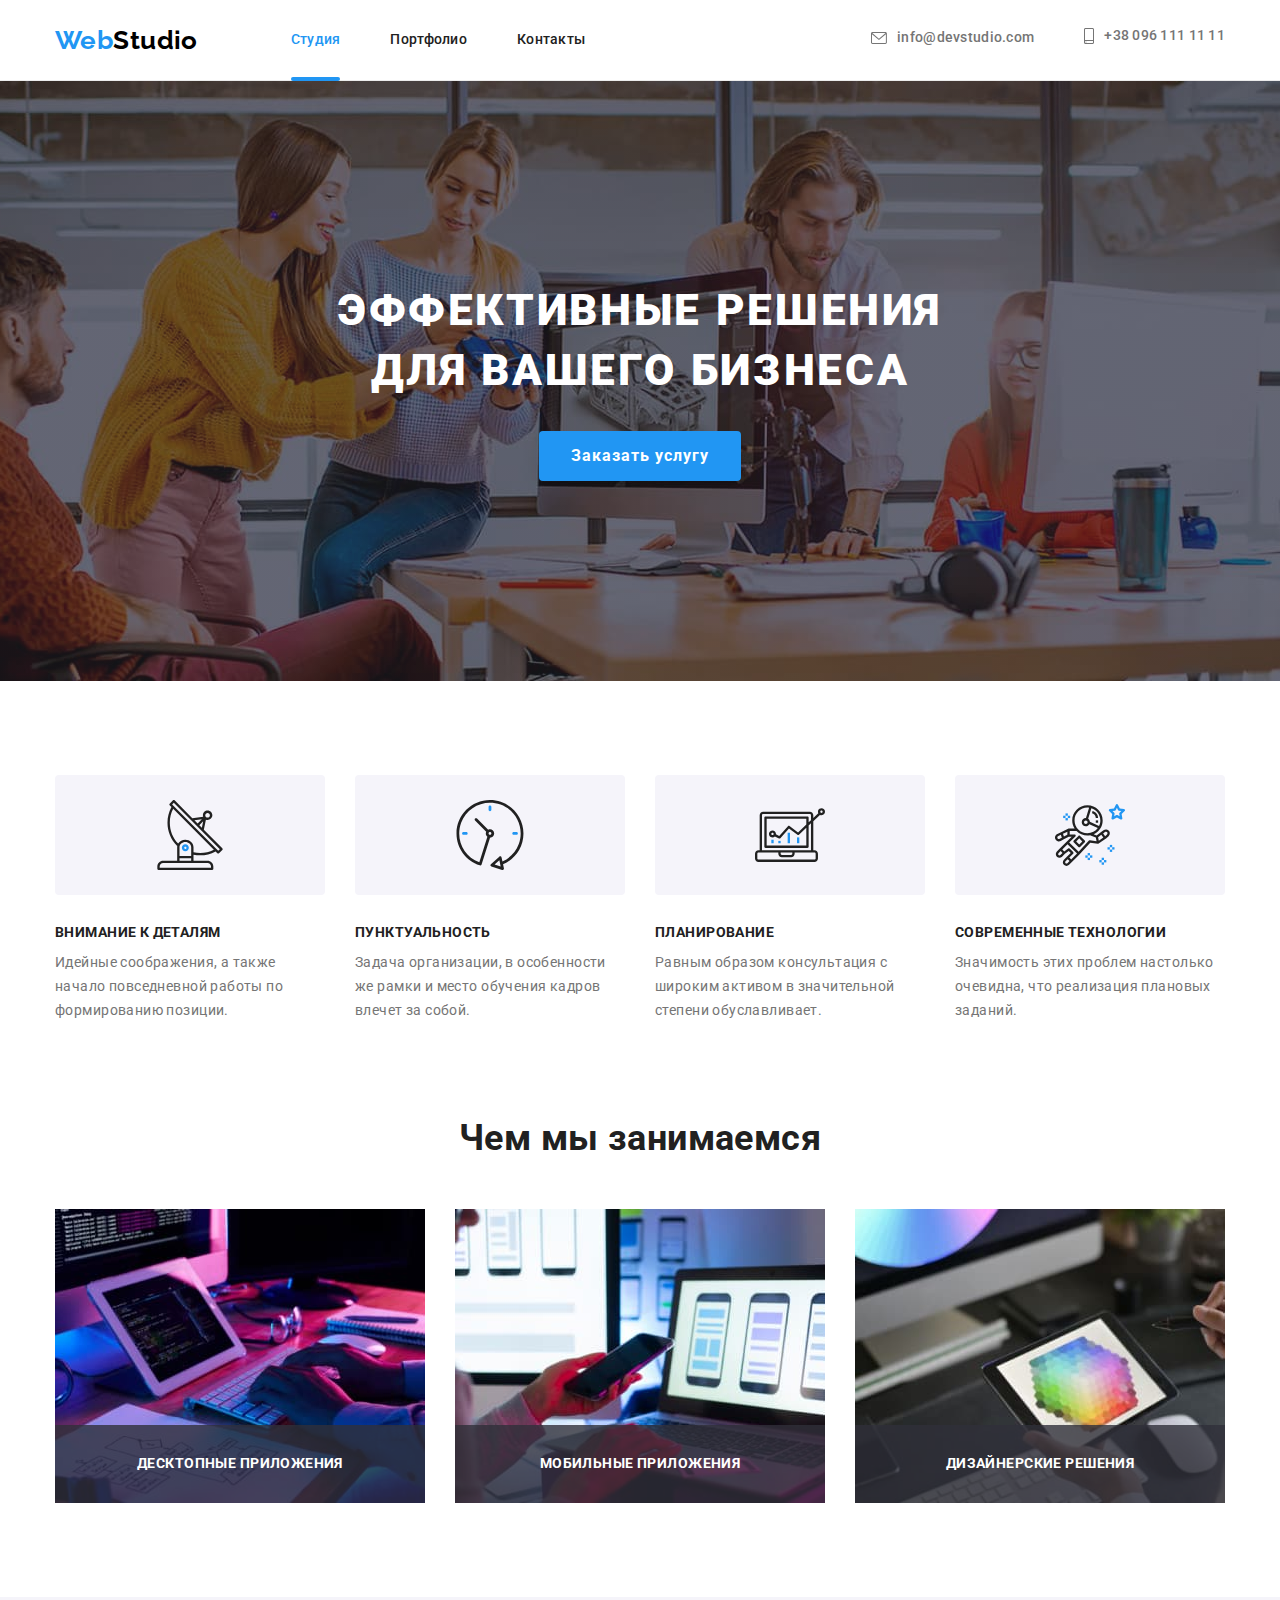
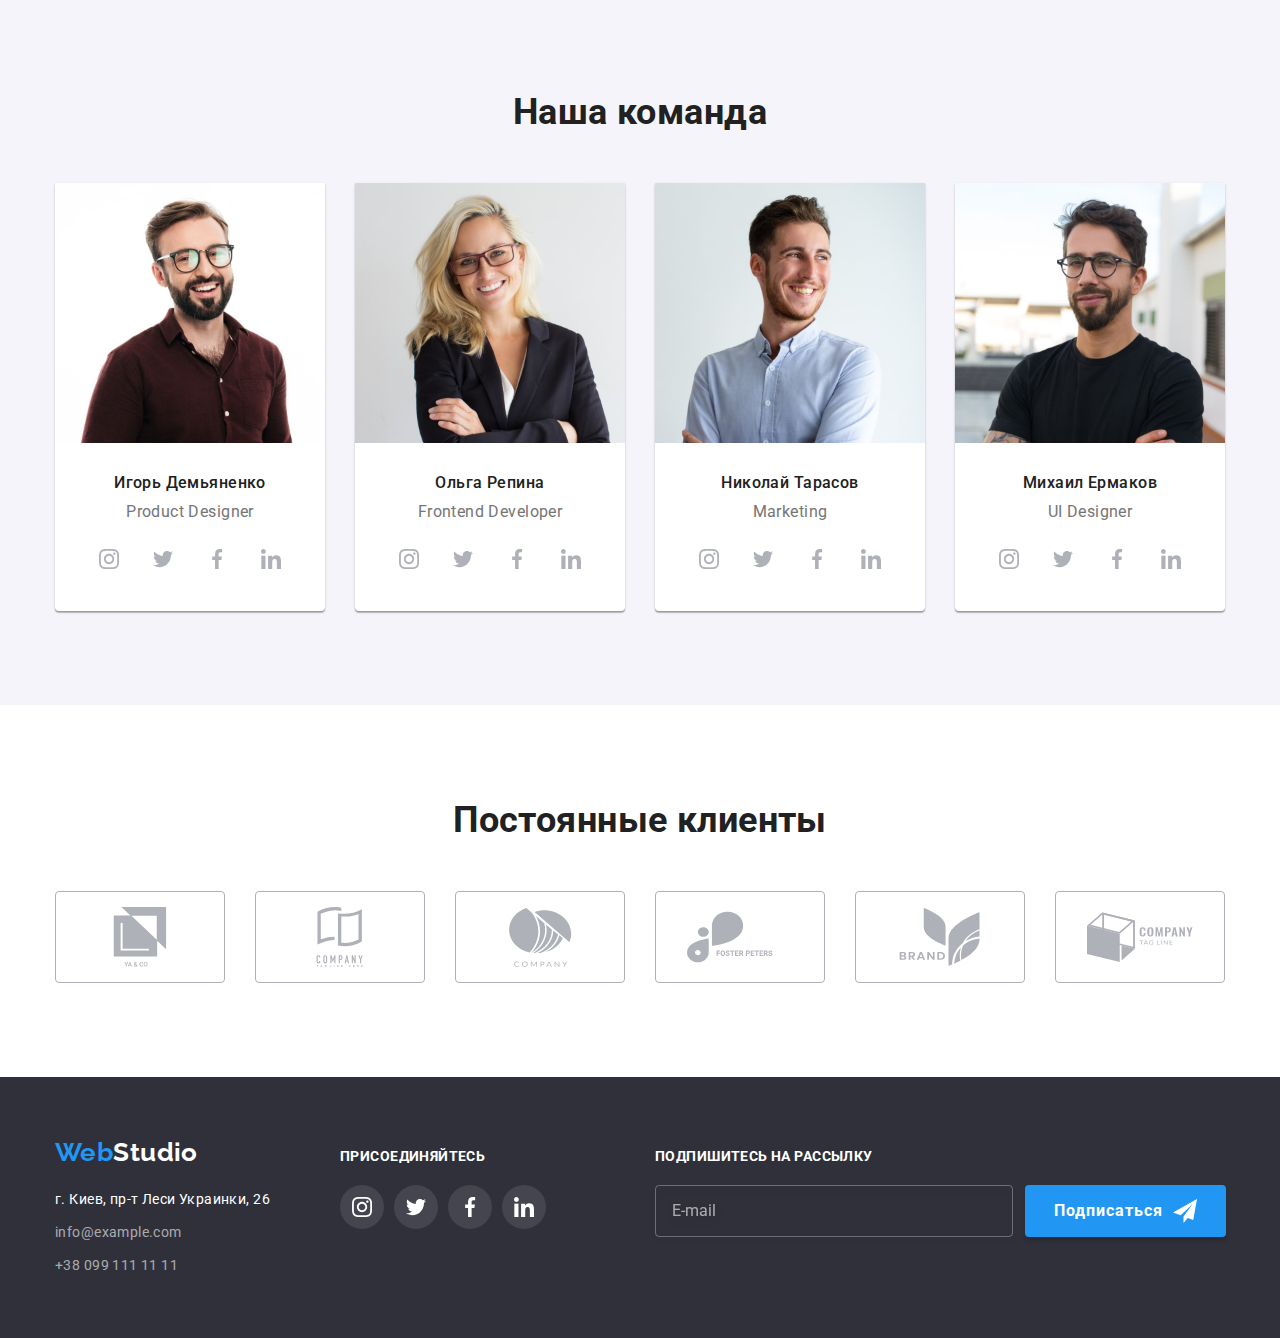
==== index.html @ 4ba7d8ba "Разметка и оформление форм" ====
<!DOCTYPE html>
<html lang="ru">

<head>
    <meta charset="UTF-8">
    <meta http-equiv="X-UA-Compatible" content="IE=edge">
    <meta name="viewport" content="width=device-width, initial-scale=1.0">
    <title lang="en">WebStudio</title>
    <link rel="preconnect" href="https://fonts.gstatic.com">
    <link
        href="https://fonts.googleapis.com/css2?family=Raleway:wght@700&family=Roboto:wght@400;500;700;900&display=swap"
        rel="stylesheet">
    <link rel="stylesheet" href="./css/modern-normalize.css">
    <link rel="stylesheet" href="./css/styles.css">
</head>

<body>
    <!--Шапка-->
    <header class="page-header">
        <div class="container">
            <div class="container-nav">
                <nav class="main-nav">
                    
                        <a href="./index.html" class="logo" lang="en">Web<span class="text">Studio</span></a>
                    
                    <ul class="site-nav list">
                        <li class="item"><a href="./index.html" class="link current">Студия</a></li>
                        <li class="item"><a href="./portfolio.html" class="link">Портфолио</a></li>
                        <li class="item"><a href="" class="link">Контакты</a></li>
                    </ul>
                </nav>
                <ul class="auth-nav list">
                    <li class="item">
                    <a href="mailto:info@devstudio.com" class="link">
                        <svg class="mail-icon" width="16px" height="12px">
                        <use href="./images/icons.svg#envelope">
                        </use>
                    </svg>info@devstudio.com</a></li>
                    <li class="item"><a href="tel:+380961111111" class="link">
                        <svg class="tel-icon" width="10px" height="16px">
                        <use href="./images/icons.svg#smartphone">
                        </use>
                    </svg>+38 096 111 11 11</a></li>
                </ul>
            </div>
        </div>
    </header>
    <main>
        <div>
            <!--Герой-->
            <section class="hero">
                <h1 class="hero-title">Эффективные решения для вашего бизнеса</h1>
                <button data-modal-open type="button" class="button primary">Заказать услугу</button>
            </section>
        </div>
        <!--Особенности-->
        <div class="features">
        <section class="section">
            <div class="container">
            <h2 class="visually-hidden">Особенности</h2>
                <ul class="list-features">
                    <li class="item">
                        <div  class="feature-icon">
                        <svg width="70px" height="70px"><use href="./images/icons.svg#antenna"></use></svg></div>
                        <h3 class="title">Внимание к деталям</h3>
                        <p>Идейные соображения, а также начало повседневной работы по формированию позиции.</p>
                    </li>
                    <li class="item">
                        <div class="feature-icon">
                            <svg width="70px" height="70px">
                                <use href="./images/icons.svg#clock"></use>
                            </svg>
                        </div>
                        <h3 class="title">Пунктуальность</h3>
                        <p>Задача организации, в особенности же рамки и место обучения кадров влечет за собой.</p>
                    </li>
                    <li class="item">
                        <div class="feature-icon">
                            <svg width="70px" height="70px">
                                <use href="./images/icons.svg#diagram"></use>
                            </svg>
                        </div>
                        <h3 class="title">Планирование</h3>
                        <p>Равным образом консультация с широким активом в значительной степени обуславливает.</p>
                    </li>
                    <li class="item">
                        <div class="feature-icon">
                            <svg width="70px" height="70px">
                                <use href="./images/icons.svg#astronaut"></use>
                            </svg>
                        </div>
                        <h3 class="title">Современные технологии</h3>
                        <p>Значимость этих проблем настолько очевидна, что реализация плановых заданий.</p>
                    </li>
                </ul>
            </div>
        </section>
        </div>
        <!--Чем занимаемся-->
        <section class="section">
            <div class="work">
            <div class="container">
            <h2 class="title caption">Чем мы занимаемся</h2>
            <ul class="list">
                <li class="item"><img src="./images/box1.jpg" alt="картинка1" width="370" height="294"><p class="work-item-text">Десктопные приложения</p></li>
                <li class="item"><img src="./images/box2.jpg" alt="картинка2" width="370" height="294"><p class="work-item-text">Мобильные приложения</p></li>
                <li class="item"><img src="./images/box3.jpg" alt="картинка3" width="370" height="294"><p class="work-item-text">Дизайнерские решения</p></li>
            </ul>
            </div>
            </div>
        </section>
        <!--Наша команда-->
        <section class="section  workers">
            <div class="container">
            <h2 class="title caption">Наша команда</h2>
            <ul class="section-item list">
                <li class="item-workers">
                    <img class="workers-img" src="./images/img1.jpg" alt="Игорь Демьяненко" width="270" height="260">
                    <div class="item-workers-desc">
                    <h3 class="title">Игорь Демьяненко</h3>
                    <p lang="en" class="profession">Product Designer</p>
                    <div>
                        <ul class="social list">
                        <li class="social-icon-list">
                            <a class="social-icon" href=""><svg class="social-icon-icon" width="20" height="20">
                                <use href="./images/icons.svg#instagram"></use></svg></a></li>
                        <li class="social-icon-list">
                            <a class="social-icon" href=""><svg class="social-icon-icon" width="20" height="20">
                                <use href="./images/icons.svg#twitter"></use>
                        </svg></a></li>
                        <li class="social-icon-list">
                            <a class="social-icon" href=""><svg class="social-icon-icon" width="20" height="20">
                                    <use href="./images/icons.svg#facebook"></use>
                                </svg></a>
                        </li>
                        <li class="social-icon-list">
                            <a class="social-icon" href=""><svg class="social-icon-icon" width="20" height="20">
                                    <use href="./images/icons.svg#linkedin"></use>
                                </svg></a>
                        </li>
                        </ul>
                    </div>
                    </div>
                </li>
                <li  class="item-workers">
                    <img class="workers-img" src="./images/img2.jpg" alt="Ольга Репина" width="270" height="260">
                    <div class="item-workers-desc">
                    <h3 class="title">Ольга Репина</h3>
                    <p lang="en" class="profession">Frontend Developer</p>
                    <div>
                        <ul class="social list">
                            <li class="social-icon-list">
                                <a class="social-icon" href=""><svg class="social-icon-icon" width="20" height="20">
                                        <use href="./images/icons.svg#instagram"></use>
                                    </svg></a>
                            </li>
                            <li class="social-icon-list">
                                <a class="social-icon" href=""><svg class="social-icon-icon" width="20" height="20">
                                        <use href="./images/icons.svg#twitter"></use>
                                    </svg></a>
                            </li>
                            <li class="social-icon-list">
                                <a class="social-icon" href=""><svg class="social-icon-icon" width="20" height="20">
                                        <use href="./images/icons.svg#facebook"></use>
                                    </svg></a>
                            </li>
                            <li class="social-icon-list">
                                <a class="social-icon" href=""><svg class="social-icon-icon" width="20" height="20">
                                        <use href="./images/icons.svg#linkedin"></use>
                                    </svg></a>
                            </li>
                        </ul>
                    </div>
                    </div>
                </li>
                <li  class="item-workers">
                    <img class="workers-img" src="./images/img3.jpg" alt="Николай Тарасов" width="270" height="260">
                    <div class="item-workers-desc">
                    <h3 class="title">Николай Тарасов</h3>
                    <p lang="en" class="profession">Marketing</p>
                    <div>
                        <ul class="social list">
                            <li class="social-icon-list">
                                <a class="social-icon" href=""><svg class="social-icon-icon" width="20" height="20">
                                        <use href="./images/icons.svg#instagram"></use>
                                    </svg></a>
                            </li>
                            <li class="social-icon-list">
                                <a class="social-icon" href=""><svg class="social-icon-icon" width="20" height="20">
                                        <use href="./images/icons.svg#twitter"></use>
                                    </svg></a>
                            </li>
                            <li class="social-icon-list">
                                <a class="social-icon" href=""><svg class="social-icon-icon" width="20" height="20">
                                        <use href="./images/icons.svg#facebook"></use>
                                    </svg></a>
                            </li>
                            <li class="social-icon-list">
                                <a class="social-icon" href=""><svg class="social-icon-icon" width="20" height="20">
                                        <use href="./images/icons.svg#linkedin"></use>
                                    </svg></a>
                            </li>
                        </ul>
                    </div>
                    </div>
                </li>
                <li  class="item-workers">
                    <img class="workers-img" src="./images/img4.jpg" alt="Михаил Ермаков" width="270" height="260">
                    <div class="item-workers-desc">
                    <h3 class="title">Михаил Ермаков</h3>
                    <p lang="en" class="profession">UI Designer</p>
                    <div>
                        <ul class="social list">
                            <li class="social-icon-list">
                                <a class="social-icon" href=""><svg class="social-icon-icon" width="20" height="20">
                                        <use href="./images/icons.svg#instagram"></use>
                                    </svg></a>
                            </li>
                            <li class="social-icon-list">
                                <a class="social-icon" href=""><svg class="social-icon-icon" width="20" height="20">
                                        <use href="./images/icons.svg#twitter"></use>
                                    </svg></a>
                            </li>
                            <li class="social-icon-list">
                                <a class="social-icon" href=""><svg class="social-icon-icon" width="20" height="20">
                                        <use href="./images/icons.svg#facebook"></use>
                                    </svg></a>
                            </li>
                            <li class="social-icon-list">
                                <a class="social-icon" href=""><svg class="social-icon-icon" width="20" height="20">
                                        <use href="./images/icons.svg#linkedin"></use>
                                    </svg></a>
                            </li>
                        </ul>
                    </div>
                    </div>
                </li>
            </ul>
            </div>
        </section>
        <!--Постоянные клиенты-->
        <section class="section client">
            <div class="container">
                <h2 class="title caption">Постоянные клиенты</h2>
                <ul class="client list">
                    <li class="client-icon-list">
                        <a class="client-icon" href="">
                        <svg width="106" height="60">
                        <use href="./images/icons.svg#group1"></use></svg></a></li>
                    
                    <li class="client-icon-list">
                        <a class="client-icon" href="">
                            <svg  width="106" height="60">
                                <use href="./images/icons.svg#group2"></use>
                            </svg></a>
                    </li>
                    <li class="client-icon-list">
                        <a class="client-icon" href="">
                            <svg  width="106" height="60">
                                <use href="./images/icons.svg#group3"></use>
                            </svg></a>
                    </li>
                    <li class="client-icon-list">
                        <a class="client-icon" href="">
                            <svg  width="106" height="60">
                                <use href="./images/icons.svg#group4"></use>
                            </svg></a>
                    </li>
                    <li class="client-icon-list">
                        <a class="client-icon" href="">
                            <svg  width="106" height="60">
                                <use href="./images/icons.svg#group5"></use>
                            </svg></a>
                    </li>
                    <li class="client-icon-list">
                        <a class="client-icon" href="">
                            <svg  width="106" height="60">
                                <use href="./images/icons.svg#group6"></use>
                            </svg></a>
                    </li>
                </ul>
            </div>
        </section>
    </main>
    <footer class="footer">
        <div class="container">
        <div class="footer-list">
            <div class="footer-address">
        <a href="./index.html" class="logo" lang="en">Web<span class="text">Studio</span></a>
        <address class="contact">
            <span class="address">г. Киев, пр-т Леси Украинки, 26</span>
            <a href="mailto:info@example.com" class="items">info@example.com</a>
            <a href="tel:+380991111111" class="items">+38 099 111 11 11</a>
        </address>
            </div>
        <div class="footer-social-link">
            <h2 class="footer-title">Присоединяйтесь</h2>
            <ul class="footer-social-icon-list">
                <li class="social-icon-list"><a class="footer-social-icon" href=""><svg class="footer-social-icon-icon" width="20" height="20">
                            <use href="./images/icons.svg#instagram"></use>
                        </svg></a></li>
                <li class="social-icon-list"><a class="footer-social-icon" href=""><svg class="footer-social-icon-icon" width="20" height="20">
                        <use href="./images/icons.svg#twitter"></use>
                    </svg></a></li>
                <li class="social-icon-list"><a class="footer-social-icon" href=""><svg class="footer-social-icon-icon" width="20" height="20">
                        <use href="./images/icons.svg#facebook"></use>
                    </svg></a></li>
                <li class="social-icon-list"><a class="footer-social-icon" href=""><svg class="footer-social-icon-icon" width="20" height="20">
                        <use href="./images/icons.svg#linkedin"></use>
                    </svg></a></li>
            </ul>
        </div>
        <form class="form-fild">
            <h2 class="form-title">Подпишитесь на рассылку</h2>
            <div class="form-fild-email">
            <label class="form-label">
            <input class="form-input" type="email" name="mail" id="mail" placeholder="E-mail"></label>
            <button type="submit" class="form button primary">
                <span class="form-button-text">Подписаться</span>
                <svg width="24" height="24">
                <use href="./images/icons.svg#icon-send"></use>
                </svg>
        </button>
        </div>
        </form>
        </div>
        
        </div>
        
    </footer>
    <!--Модальное окно-->
    <div class="backdrop is-hidden" data-modal>
        <div class="modal">
            <button type="button" data-modal-close class="modal-icon">
            <svg width="18" height="18">
                <use href="./images/icons.svg#close-black"></use>
            </svg>
            </button>
        </div>
    </div>
    <script src="./js/modal.js"></script>
</body>

</html>
---- css/styles.css ----
:root {
  --primary-text-color: #757575;
  --title-text-color: #212121;
  --accent-color: #2196f3;
  --accent-button-color: #188ce8;
  --primary-white-color: #ffffff;
  --primary-footer-background: #2f303a;
  --primary-background-color: #f5f4fa;
  --logo-colour: #000000;
  --footer-text-color: rgba(255, 255, 255, 0.6);
  --header-border: #ececec;
  --box-border: #eeeeee;
  --social-link: #afb1b8;
  --icon-background-color: rgba(255, 255, 255, 0.1);
  --hero-background: #c4c4c4;
  --second-backgraund-color: rgba(33, 150, 243, 0.9);
  --section-work-backgraund: rgba(47, 48, 58, 0.8);
  --background-backdrop: rgba(0, 0, 0, 0.2);
  --anim-duration: 250ms;
  --anim-timing-function: cubic-bezier(0.4, 0, 0.2, 1);
}

body {
  background-color: var(--primary-white-color);
  color: var(--primary-text-color);

  font-family: 'Roboto', sans-serif;
  letter-spacing: 0.03em;
  font-size: 14px;
  line-height: 1.71;
}

.list,
.list-features,
.section-item .list,
.filter-list {
  list-style: none;
}

img {
  display: block;
  max-width: 100%;
}

.container {
  margin-left: auto;
  margin-right: auto;
  width: 1200px;
  padding-left: 15px;
  padding-right: 15px;
  /*outline: 2px solid tomato;*/
}

.page-header {
  border-bottom: 1px solid var(--header-border);
}

/*============ШАПКА САЙТА============*/

.container-nav {
  display: flex;
  align-items: center;
}

.main-nav {
  display: flex;
  align-items: center;
}

.main-nav .site-nav {
  display: flex;
  margin-left: 93px;
  /* align-items: center; */
}

.site-nav .item {
  line-height: 1.14;
}

.site-nav .item:not(:last-child) {
  margin-right: 50px;
}

.auth-nav {
  display: flex;
  align-items: center;
  margin-left: auto;
}

.auth-nav .item:not(:last-child) {
  margin-right: 50px;
}

/*============ЛОГО============*/

.logo {
  color: var(--accent-color);
  font-family: 'Raleway', sans-serif;

  font-weight: 700;
  font-size: 26px;
  line-height: 1.19;
  text-decoration: none;
}

.logo .text {
  color: var(--logo-colour);
}

/*============НАВИГАЦИЯ САЙТА============*/

.site-nav .link {
  /* padding-top: 32px;
  padding-bottom: 32px;
  display: block; */
  color: var(--title-text-color);
  font-weight: 500;
  line-height: 1.14;
  letter-spacing: 0.02em;
  text-decoration: none;
  transition: color var(--anim-duration) var(--anim-timing-function),
    fill var(--anim-duration) var(--anim-timing-function);
}

.site-nav .item .link {
  display: block;
  padding-top: 32px;
  padding-bottom: 32px;
}

.site-nav .link:hover,
.site-nav .link:focus,
.auth-nav .link:hover,
.auth-nav .link:focus {
  color: var(--accent-color);
  fill: var(--accent-color);
}

.site-nav .link.current {
  position: relative;
  color: var(--accent-color);
}

.site-nav .link.current::after {
  position: absolute;
  left: 0;
  bottom: -1px;

  display: block;
  content: '';
  width: 100%;
  height: 4px;
  border-radius: 2px;

  background-color: var(--accent-color);
}

.auth-nav .link {
  display: inline-flex;
  align-items: center;
  color: var(--primary-text-color);
  font-weight: 500;
  line-height: 1.14;
  letter-spacing: 0.02em;
  text-decoration: none;

  transition: color var(--anim-duration) var(--anim-timing-function),
    fill var(--anim-duration) var(--anim-timing-function);
}

.mail-icon,
.tel-icon {
  fill: currentColor;
  margin-right: 10px;
}

/*============ГЕРОЙ============*/

.hero {
  text-align: center;
  margin: 0 auto;
  padding-top: 200px;
  padding-bottom: 200px;
  height: 600px;
  max-width: 1600px;
  background-image: linear-gradient(to top, rgba(47, 48, 58, 0.4), rgba(47, 48, 58, 0.4)),
    url(../images/hero.jpg);
  background-position: center;
  background-repeat: no-repeat;
  background-size: cover;
  background-color: var(--hero-background);
}

.hero-title {
  margin: 0 auto;
  width: 696px;
  margin-bottom: 30px;

  color: var(--primary-white-color);

  font-weight: 900;
  font-size: 44px;
  line-height: 1.36;
  letter-spacing: 0.06em;
  text-transform: uppercase;
}

/*============ОСОБЕННОСТИ============ */

.features {
  padding-top: 94px;
  padding-bottom: 47px;
  /*background-color: rgb(141, 179, 71);*/
}

.container .list-features {
  display: flex;
}

.list-features .item {
  width: 270px;
  margin-right: 30px;
}

.list-features .item:last-child {
  margin-right: 0;
}

.visually-hidden {
  position: absolute;
  width: 1px;
  height: 1px;
  margin: -1px;
  border: 0;
  padding: 0;

  white-space: nowrap;
  clip-path: inset(100%);
  clip: rect(0 0 0 0);
  overflow: hidden;
}

.section .title {
  color: var(--title-text-color);

  font-weight: 700;
  font-size: 14px;
  line-height: 1.14;
}

.list-features .title {
  margin-bottom: 10px;
  text-transform: uppercase;
}

.feature-icon {
  display: flex;
  width: 270px;
  height: 120px;
  justify-content: center;
  align-items: center;
  border-radius: 4px;
  margin-bottom: 30px;
  background-repeat: no-repeat;
  background-size: cover;
  background-color: var(--primary-background-color);
}

/*============ЧЕМ ЗАНИМАЕМСЯ============*/

.section .caption {
  font-size: 36px;
  line-height: 1.17;
}

.work {
  padding-top: 47px;
  padding-bottom: 94px;
}

.work .list {
  display: flex;
  flex-wrap: wrap;
}

.work .item {
  position: relative;
  margin-right: 30px;
}

.work .item:last-child {
  margin-right: 0;
}

.work-item-text {
  position: absolute;
  left: 0;
  bottom: 0;
  width: 100%;
  padding-top: 27px;
  padding-bottom: 27px;
  text-align: center;
  font-weight: 700;
  text-transform: uppercase;
  color: var(--primary-white-color);
  background-color: var(--section-work-backgraund);
}

.work .title {
  margin-bottom: 50px;
  text-align: center;
}

/*============НАША КОМАНДА============*/

.workers {
  padding-top: 94px;
  padding-bottom: 94px;
  text-align: center;
  background-color: var(--primary-background-color);
}

.workers .section-item {
  display: flex;
  flex-wrap: wrap;
}

.workers .title,
.client .title {
  margin-bottom: 50px;
  text-align: center;
}

.item-workers-desc {
  padding: 30px 32px;
}

.section-item .title {
  margin-bottom: 10px;
  font-weight: 500;
  font-size: 16px;
  line-height: 1.19;
}

.item-workers {
  margin-right: 30px;
  background-color: var(--primary-white-color);
  box-shadow: 0px 1px 3px rgba(0, 0, 0, 0.12), 0px 1px 1px rgba(0, 0, 0, 0.14),
    0px 2px 1px rgba(0, 0, 0, 0.2);
  border-radius: 0px 0px 4px 4px;
}

.item-workers:last-child {
  margin-right: 0;
}

.section-item .profession {
  font-size: 16px;
  line-height: 1.19;
  margin-bottom: 16px;
}

.social.list {
  display: flex;
  flex-wrap: wrap;
}

.social-icon-list:not(:last-child) {
  margin-right: 10px;
}

.social-icon {
  display: flex;
  justify-content: center;
  align-items: center;
  width: 44px;
  height: 44px;
  border-radius: 50%;
  fill: var(--social-link);
  transition: background-color var(--anim-duration) var(--anim-timing-function);
}

.social-icon-icon {
  transition: fill var(--anim-duration) var(--anim-timing-function);
}

.social-icon:hover,
.social-icon:focus {
  background-color: var(--accent-color);
}
.social-icon:hover .social-icon-icon,
.social-icon:focus .social-icon-icon {
  fill: var(--primary-white-color);
}

/*============ПОСТОЯННЫЕ КЛИЕНТЫ============*/

.section.client {
  padding-top: 94px;
  padding-bottom: 94px;
}

.client.list {
  display: flex;
  flex-wrap: wrap;
}

.client-icon-list:not(:last-child) {
  margin-right: 30px;
}

.client-icon {
  display: flex;
  justify-content: center;
  align-items: center;
  width: 170px;
  height: 92px;
  fill: var(--social-link);
  border: 1px solid var(--social-link);
  box-sizing: border-box;
  border-radius: 4px;
  transition: fill var(--anim-duration) var(--anim-timing-function),
    border var(--anim-duration) var(--anim-timing-function);
}

.client-icon:hover,
.client-icon:focus {
  fill: var(--accent-color);
  border: 1px solid var(--accent-color);
}

/*============ПРИМЕРЫ РАБОТ============*/

.example-work .title {
  color: var(--title-text-color);

  font-weight: 700;
  font-size: 18px;
  line-height: 2;
  letter-spacing: 0.06em;
}

.example-work .tipe {
  font-size: 16px;
  line-height: 1.87;
}

.card-thumb {
  position: relative;
  overflow: hidden;
}

.example-work .link {
  position: relative;

  text-decoration: none;
  color: var(--primary-text-color);
}

.overlay > p {
  color: var(--primary-white-color);
  margin: 0;
  padding: 63px 24px;
  font-size: 18px;
  line-height: 1.56;
}

.example-work .overlay {
  position: absolute;
  left: 0;
  bottom: 0;
  height: 100%;
  width: 100%;
  background: var(--second-backgraund-color);

  transform: translateY(100%);
  transition: transform var(--anim-duration) var(--anim-timing-function),
    opacity var(--anim-duration) var(--anim-timing-function);
  opacity: 0;
}

.example-work .link:hover .overlay,
.example-work .link:focus .overlay {
  transform: translateY(0);
  opacity: 1;
}

.example-work {
  display: flex;
  flex-wrap: wrap;
  margin: -15px;
}

.example-work .item {
  margin: 15px;
  width: 370px;
  transition: box-shadow var(--anim-duration) var(--anim-timing-function);
}

.example-work .item:hover,
.example-work .item:focus {
  box-shadow: 0px 1px 1px rgba(0, 0, 0, 0.12), 0px 4px 4px rgba(0, 0, 0, 0.06),
    1px 4px 6px rgba(0, 0, 0, 0.16);
}

.card-content {
  padding: 20px 24px;
}

/*============РАМКА НА КАРТОЧКЕ ПОРТФОЛИО============*/

.box {
  /*============ПРАВАЯ СТОРОНА РАМКИ============*/
  border-right-width: 1px;
  border-right-style: solid;
  border-right-color: var(--box-border);
  /*НИЖНЯЯ СТОРОНА РАМКИ*/
  border-bottom-width: 1px;
  border-bottom-style: solid;
  border-bottom-color: var(--box-border);
  /*ЛЕВАЯ СТОРОНА РАМКИ*/
  border-left-width: 1px;
  border-left-style: solid;
  border-left-color: var(--box-border);
}

.card-content .title {
  margin-bottom: 4px;
}

/*============ФИЛЬТР============*/

.section-filter {
  padding-top: 94px;
  padding-bottom: 94px;
}

.filter-list {
  display: flex;
  justify-content: center;
  margin-bottom: 50px;
  margin-top: 0;
}

.filter-list .item {
  margin-right: 8px;
  transition: box-shadow var(--anim-duration) var(--anim-timing-function);
}

.filter-list .item:hover,
.filter-list .item:focus {
  box-shadow: 0px 3px 1px rgba(0, 0, 0, 0.1), 0px 1px 2px rgba(0, 0, 0, 0.08),
    0px 2px 2px rgba(0, 0, 0, 0.12);
}

.filter-list .item:last-child {
  margin-right: 0px;
}

/*============ФУТЕР============*/

.footer {
  display: flex;
  padding-top: 60px;
  padding-bottom: 60px;
  background-color: var(--primary-footer-background);
}

.contact {
  display: flex;
  flex-direction: column;
}

.contact .address {
  margin-bottom: 9px;
  color: var(--primary-white-color);
  font-style: normal;
}

.contact .items {
  margin-bottom: 9px;
  color: var(--footer-text-color);
  text-decoration: none;
  font-style: normal;
  transition: color var(--anim-duration) var(--anim-timing-function);
}

.contact .items:last-child {
  margin-bottom: 0;
}

.contact .items:hover,
.contact .items:focus {
  color: var(--accent-color);
}

.footer .logo {
  display: block;
  margin-bottom: 20px;
}

.footer .logo .text {
  color: var(--primary-white-color);
}

.footer-title {
  margin-bottom: 20px;
  line-height: 1.14;
  font-size: 14px;
  text-transform: uppercase;
  color: var(--primary-white-color);
}

.footer-list {
  display: flex;
}

.footer-social-link {
  padding-top: 12px;
}

.footer-address {
  margin-right: 70px;
}

.footer-social-icon-list {
  display: flex;
}

.footer-social-icon {
  display: flex;
  justify-content: center;
  align-items: center;
  width: 44px;
  height: 44px;
  border-radius: 50%;
  fill: var(--primary-white-color);
  background-color: var(--icon-background-color);
  transition: background-color var(--anim-duration) var(--anim-timing-function);
}

.footer-social-icon-icon {
  transition: fill var(--anim-duration) var(--anim-timing-function);
}

.footer-social-icon:hover,
.footer-social-icon:focus {
  background-color: var(--accent-color);
}

.footer-social-icon:hover .footer-social-icon-icon,
.footer-social-icon:focus .footer-social-icon-icon {
  fill: var(--primary-white-color);
}

.form-fild {
  margin-left: auto;
  width: 570px;
  padding-top: 12px;
}
.form-title {
  margin-bottom: 20px;
  font: inherit;
  font-weight: 700;
  line-height: 1.14;
  text-transform: uppercase;
  color: var(--primary-white-color);
}
.form-input {
  width: 358px;
  margin: 0;
  margin-right: 12px;
  padding: 15px 16px;
  font-size: 16px;
  line-height: 1.25;
  align-items: center;
  background: transparent;
  border: 1px solid rgba(255, 255, 255, 0.3);
  filter: drop-shadow(0px 4px 4px rgba(0, 0, 0, 0.15));
  border-radius: 4px;
  color: var(--footer-text-color);
}

.form-fild input::placeholder {
  display: block;
  color: var(--footer-text-color);
}

.form-fild-email {
  display: flex;
}

/*============КНОПКА============*/

.button.primary {
  display: inline-block;
  padding: 10px 32px;
  border-radius: 4px;
  border: none;

  font-family: inherit;
  color: var(--primary-white-color);
  background-color: var(--accent-color);
  box-shadow: 0px 4px 4px rgba(0, 0, 0, 0.15);

  font-weight: 700;
  font-size: 16px;
  line-height: 1.87;
  letter-spacing: 0.06em;
  cursor: pointer;

  transition: background-color var(--anim-duration) var(--anim-timing-function),
    color var(--anim-duration) var(--anim-timing-function);
}

.button.primary:hover,
.button.primary:focus {
  background-color: var(--accent-button-color);
  color: var(--primary-white-color);
}
.form.button.primary {
  display: flex;
  align-items: center;
  justify-content: center;
  padding-left: 29px;
  padding-right: 29px;
  border: none;
}
.form-button-text {
  margin-right: 10px;
  letter-spacing: 0.06em;
}

/* .form-button-wrapper {
  display: flex;
  align-items: center;
  justify-content: center;
} */

.button-filter {
  display: inline-block;
  padding: 6px 22px;
  border-radius: 4px;
  border: none;

  font-family: inherit;
  background-color: var(--primary-background-color);
  color: var(--title-text-color);

  font-weight: 500;
  font-size: 16px;
  line-height: 1.62;
  letter-spacing: 0.03em;
  cursor: pointer;

  transition: background-color var(--anim-duration) var(--anim-timing-function),
    color var(--anim-duration) var(--anim-timing-function);
}

.button-filter:hover,
.button-filter:focus {
  background-color: var(--accent-button-color);
  color: var(--primary-white-color);
}

/*============МОДАЛЬНОЕ ОКНО============*/

.backdrop {
  position: fixed;
  top: 0;
  left: 0;

  width: 100%;
  height: 100%;
  background-color: var(--background-backdrop);
  transition: opacity var(--anim-duration) var(--anim-timing-function),
    visibility var(--anim-duration) var(--anim-timing-function);
}

.backdrop.is-hidden {
  visibility: hidden;
  opacity: 0;
  pointer-events: none;
}

.modal {
  position: absolute;
  top: 50%;
  left: 50%;
  transform: translate(-50%, -50%);

  min-width: 528px;
  min-height: 581px;

  background-color: var(--primary-white-color);
  box-shadow: 0px 1px 3px rgba(0, 0, 0, 0.12), 0px 1px 1px rgba(0, 0, 0, 0.14),
    0px 2px 1px rgba(0, 0, 0, 0.2);
  border-radius: 4px;
}

.modal-icon {
  position: absolute;
  top: 0;
  right: 0;
  display: flex;
  justify-content: center;
  align-items: center;
  margin-top: 8px;
  margin-right: 8px;
  width: 30px;
  height: 30px;
  border-radius: 50%;
  border: 1px solid rgba(0, 0, 0, 0.1);
  background-color: transparent;
  transition: transform var(--anim-duration) var(--anim-timing-function),
    fill var(--anim-duration) var(--anim-timing-function);
}

.modal-icon:hover,
.modal-icon:focus {
  transform: scale(1.1);
  fill: var(--accent-color);
  cursor: pointer;
}
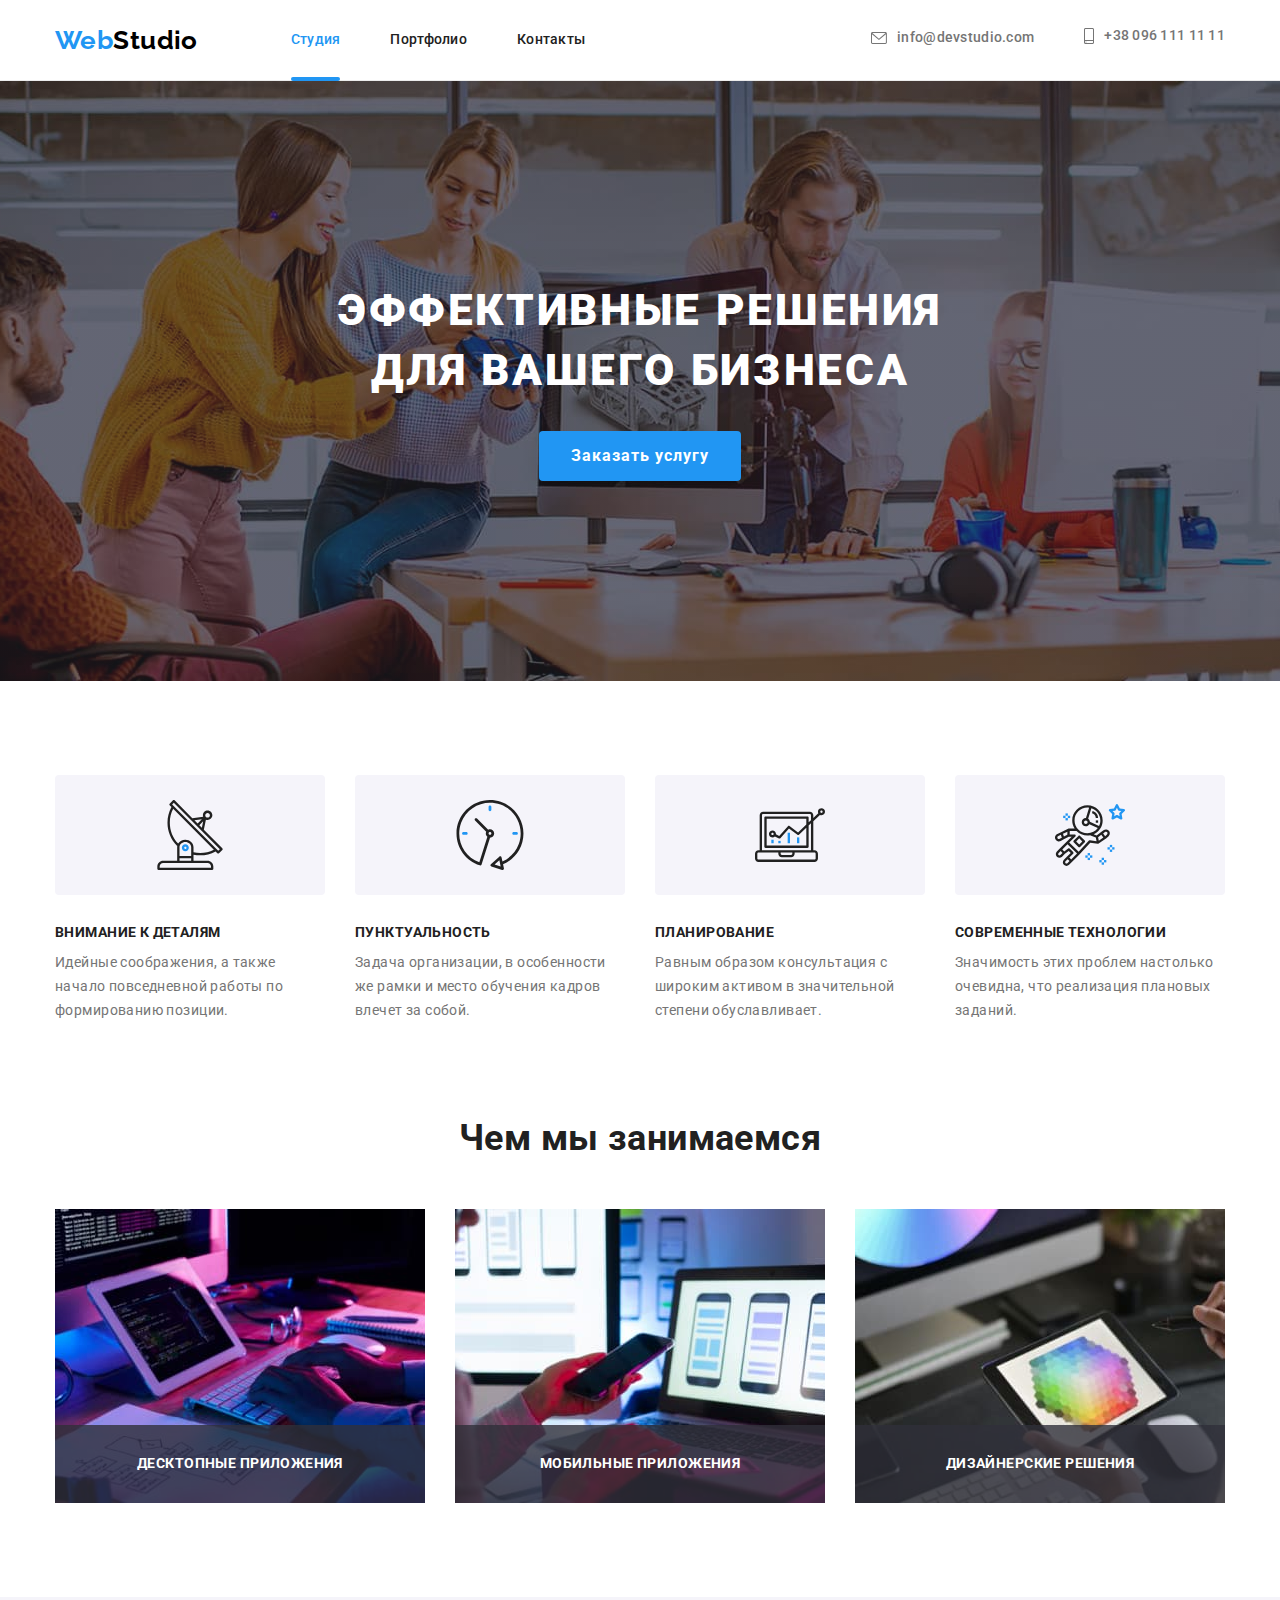
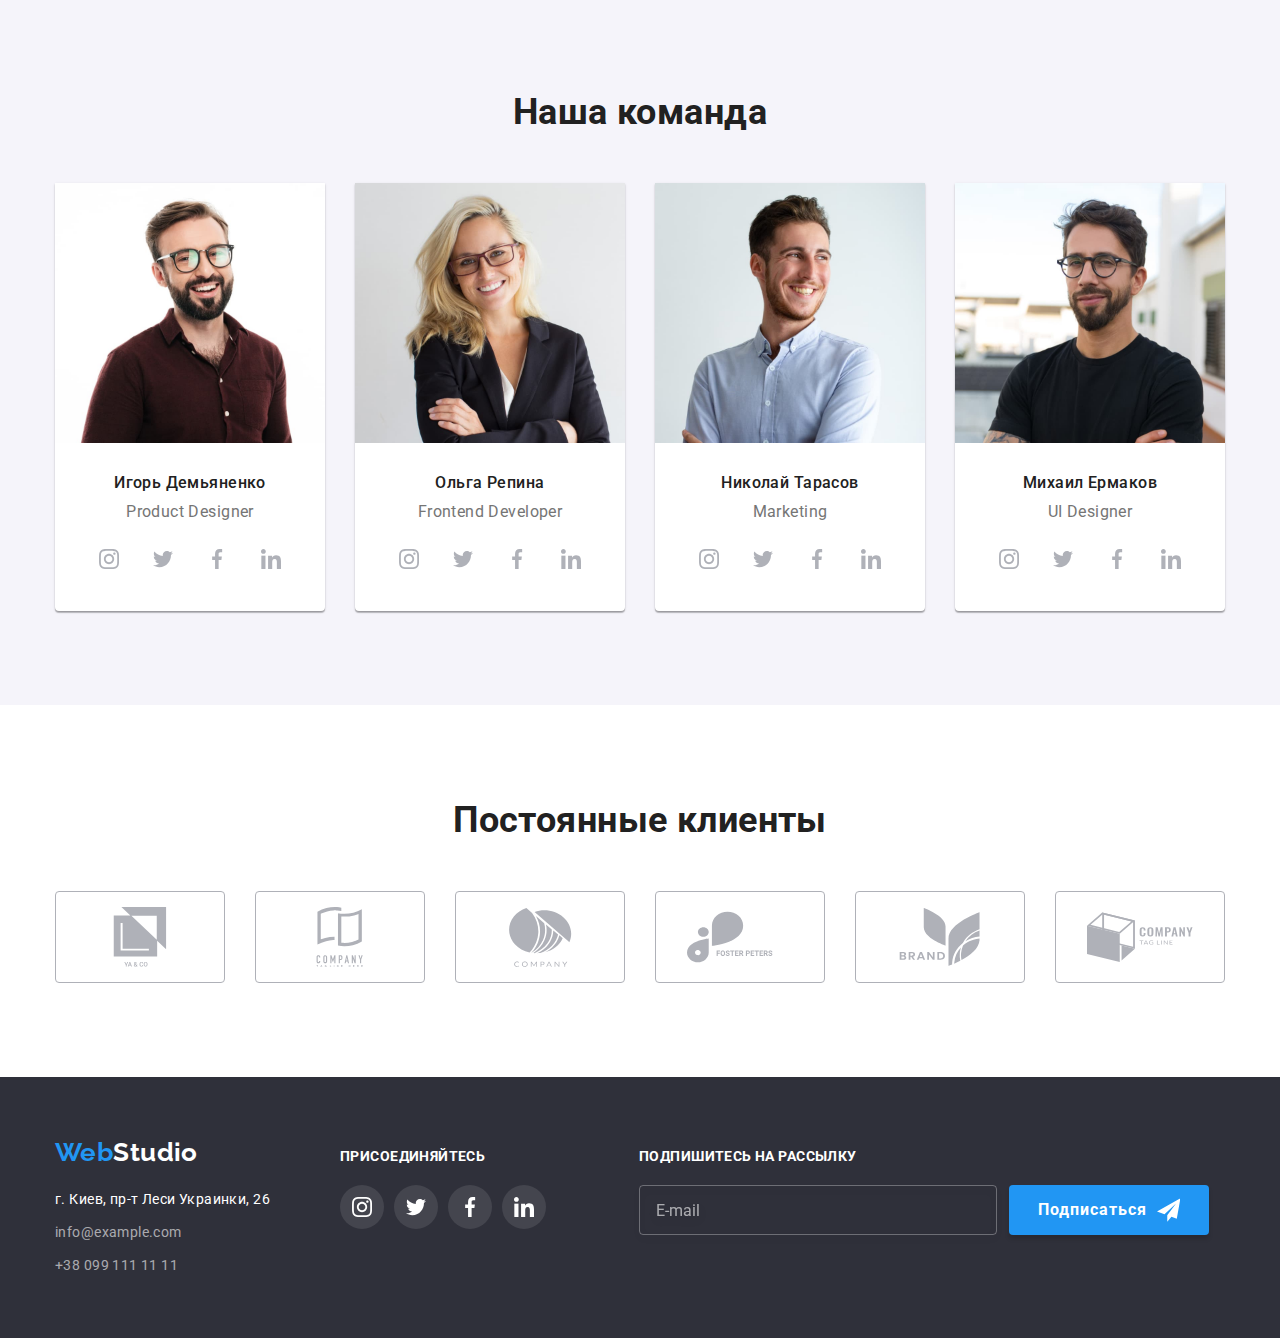
==== commit 589ef143: "Разметка и оформление форм" ====
--- a/index.html
+++ b/index.html
@@ -310,9 +310,9 @@
                     </svg></a></li>
             </ul>
         </div>
-        <form class="form-fild">
-            <h2 class="form-title">Подпишитесь на рассылку</h2>
-            <div class="form-fild-email">
+        <form class="form-footer" autocomplete="off">
+            <b><span class="form-title">Подпишитесь на рассылку</span></b>
+            <div class="form-footer-email">
             <label class="form-label">
             <input class="form-input" type="email" name="mail" id="mail" placeholder="E-mail"></label>
             <button type="submit" class="form button primary">
@@ -320,11 +320,10 @@
                 <svg width="24" height="24">
                 <use href="./images/icons.svg#icon-send"></use>
                 </svg>
-        </button>
-        </div>
+            </button>
+            </div>
         </form>
         </div>
-        
         </div>
         
     </footer>
@@ -336,6 +335,50 @@
                 <use href="./images/icons.svg#close-black"></use>
             </svg>
             </button>
+            <form method="POST" class="modal-form">
+                <b class="modal-form-title">Оставьте свои данные, мы вам перезвоним</b>
+                <div class="form-field">
+                    <label class="modal-form-label">Имя
+                        <span class="modal-form-field">
+                            <input type="text" class="modal-form-input" name="name" required autofocus>
+                            <svg class="modal-form-icon" width="18" height="18">
+                                <use href="./images/icons.svg#person-black"></use>
+                            </svg>
+                        </span>
+                    </label>
+                </div>
+                <div class="form-field">
+                    <label class="modal-form-label">Телефон
+                        <span class="modal-form-field">
+                            <input type="tel" class="modal-form-input" name="tel" required>
+                            <svg class="modal-form-icon" width="18" height="18">
+                                <use href="./images/icons.svg#phone-black"></use>
+                            </svg>
+                        </span>
+                    </label>
+                </div>
+                <div class="form-field">
+                    <label class="modal-form-label">Почта
+                        <span class="modal-form-field">
+                            <input type="email" class="modal-form-input" name="email" required>
+                            <svg class="modal-form-icon" width="18" height="18">
+                                <use href="./images/icons.svg#email-black"></use>
+                            </svg>
+                        </span>
+                    </label>
+                </div>
+                <div class="form-coment">
+                    <label for="comment" class="modal-form-label">Комментарий</label>
+                        <textarea name="comment" id="comment" class="modal-form-comment" placeholder="Введите текст"></textarea>
+                </div>
+                <div class="form-police">
+                    <label class="form-police-label">
+                        <input type="checkbox" name="police" class="checkbox">
+                        <span class="checkbox-icon"></span> <span>Соглашаюсь с рассылкой и принимаю <a href="" class="police-link"> Условия договора</a></span>
+                    </label>
+                </div>
+                <button type="submit" class="submit button primary">Отправить</button>
+            </form>
         </div>
     </div>
     <script src="./js/modal.js"></script>
--- a/css/styles.css
+++ b/css/styles.css
@@ -653,12 +653,14 @@
   fill: var(--primary-white-color);
 }
 
-.form-fild {
-  margin-left: auto;
+.form-footer {
+  margin-left: 93px;
   width: 570px;
   padding-top: 12px;
 }
+
 .form-title {
+  display: block;
   margin-bottom: 20px;
   font: inherit;
   font-weight: 700;
@@ -666,8 +668,10 @@
   text-transform: uppercase;
   color: var(--primary-white-color);
 }
+
 .form-input {
   width: 358px;
+  height: 50px;
   margin: 0;
   margin-right: 12px;
   padding: 15px 16px;
@@ -681,12 +685,12 @@
   color: var(--footer-text-color);
 }
 
-.form-fild input::placeholder {
+.form-footer input::placeholder {
   display: block;
   color: var(--footer-text-color);
 }
 
-.form-fild-email {
+.form-footer-email {
   display: flex;
 }
 
@@ -718,24 +722,27 @@
   background-color: var(--accent-button-color);
   color: var(--primary-white-color);
 }
+
 .form.button.primary {
   display: flex;
   align-items: center;
   justify-content: center;
-  padding-left: 29px;
-  padding-right: 29px;
   border: none;
-}
+  padding: 10px 29px;
+  width: 200px;
+  height: 50px;
+}
+
+.submit.button.primary {
+  display: block;
+  margin: 0 auto;
+  padding: 10px 55px 10px 56px;
+}
+
 .form-button-text {
   margin-right: 10px;
   letter-spacing: 0.06em;
 }
-
-/* .form-button-wrapper {
-  display: flex;
-  align-items: center;
-  justify-content: center;
-} */
 
 .button-filter {
   display: inline-block;
@@ -791,6 +798,7 @@
 
   min-width: 528px;
   min-height: 581px;
+  padding: 40px;
 
   background-color: var(--primary-white-color);
   box-shadow: 0px 1px 3px rgba(0, 0, 0, 0.12), 0px 1px 1px rgba(0, 0, 0, 0.14),
@@ -800,13 +808,13 @@
 
 .modal-icon {
   position: absolute;
-  top: 0;
-  right: 0;
+  top: 8px;
+  right: 8px;
   display: flex;
   justify-content: center;
   align-items: center;
-  margin-top: 8px;
-  margin-right: 8px;
+  /* margin-top: 8px;
+  margin-right: 8px; */
   width: 30px;
   height: 30px;
   border-radius: 50%;
@@ -822,3 +830,128 @@
   fill: var(--accent-color);
   cursor: pointer;
 }
+
+.form-field:not(:last-child) {
+  margin-bottom: 10px;
+}
+
+.form-coment {
+  margin-bottom: 20px;
+}
+
+.modal-form-title {
+  display: block;
+  margin-bottom: 12px;
+  font-size: 20px;
+  line-height: 1.15;
+  text-align: center;
+  color: var(--title-text-color);
+}
+
+.modal-form-input {
+  width: 100%;
+  margin: 0;
+  padding: 11px 12px 11px 42px;
+  font: inherit;
+  border-radius: 4px;
+  border: 1px solid rgba(33, 33, 33, 0.2);
+  transition: border var(--anim-duration) var(--anim-timing-function),
+    outline var(--anim-duration) var(--anim-timing-function);
+}
+
+.modal-form-input:hover,
+.modal-form-input:focus {
+  border: 1px solid var(--accent-color);
+  outline: var(--accent-color);
+}
+.modal-form-input:hover + .modal-form-icon,
+.modal-form-input:focus + .modal-form-icon {
+  fill: var(--accent-color);
+}
+.modal-form-field {
+  position: relative;
+}
+.modal-form-icon {
+  position: absolute;
+  top: 50%;
+  left: 12px;
+  transform: translateY(-50%);
+  display: inline-block;
+  transition: fill var(--anim-duration) var(--anim-timing-function);
+}
+
+/* .modal-form-field:hover .modal-form-icon,
+.modal-form-field:focus .modal-form-icon {
+  fill: var(--accent-color);
+} */
+
+.modal-form-comment {
+  width: 100%;
+  height: 120px;
+  resize: none;
+  padding: 12px 16px;
+  border: 1px solid rgba(33, 33, 33, 0.2);
+  border-radius: 4px;
+  font: inherit;
+  transition: border var(--anim-duration) var(--anim-timing-function),
+    outline var(--anim-duration) var(--anim-timing-function);
+}
+
+.modal-form-comment:hover,
+.modal-form-comment:focus {
+  border: 1px solid var(--accent-color);
+  outline: var(--accent-color);
+}
+
+.modal-form-comment::placeholder {
+  font: inherit;
+  line-height: 1.14;
+  letter-spacing: 0.01em;
+  color: rgba(117, 117, 117, 0.5);
+}
+
+.form-police {
+  margin-bottom: 30px;
+}
+
+.police-link {
+  text-decoration: underline;
+  color: var(--accent-color);
+}
+
+.checkbox {
+  position: absolute;
+  width: 1px;
+  height: 1px;
+  margin: -1px;
+  border: 0;
+  padding: 0;
+
+  white-space: nowrap;
+  clip-path: inset(100%);
+  clip: rect(0 0 0 0);
+  overflow: hidden;
+}
+
+.checkbox-icon {
+  display: inline-block;
+  width: 16px;
+  height: 15px;
+  border: 2px solid var(--title-text-color);
+  border-radius: 2px;
+  margin-right: 7px;
+}
+
+.checkbox:checked + .checkbox-icon {
+  border-color: transparent;
+  background-color: var(--accent-color);
+  background-image: url(../images/icon-check.svg);
+  background-size: contain;
+  background-origin: border-box;
+}
+
+.form-police-label {
+  display: flex;
+  align-items: center;
+  justify-content: center;
+}
